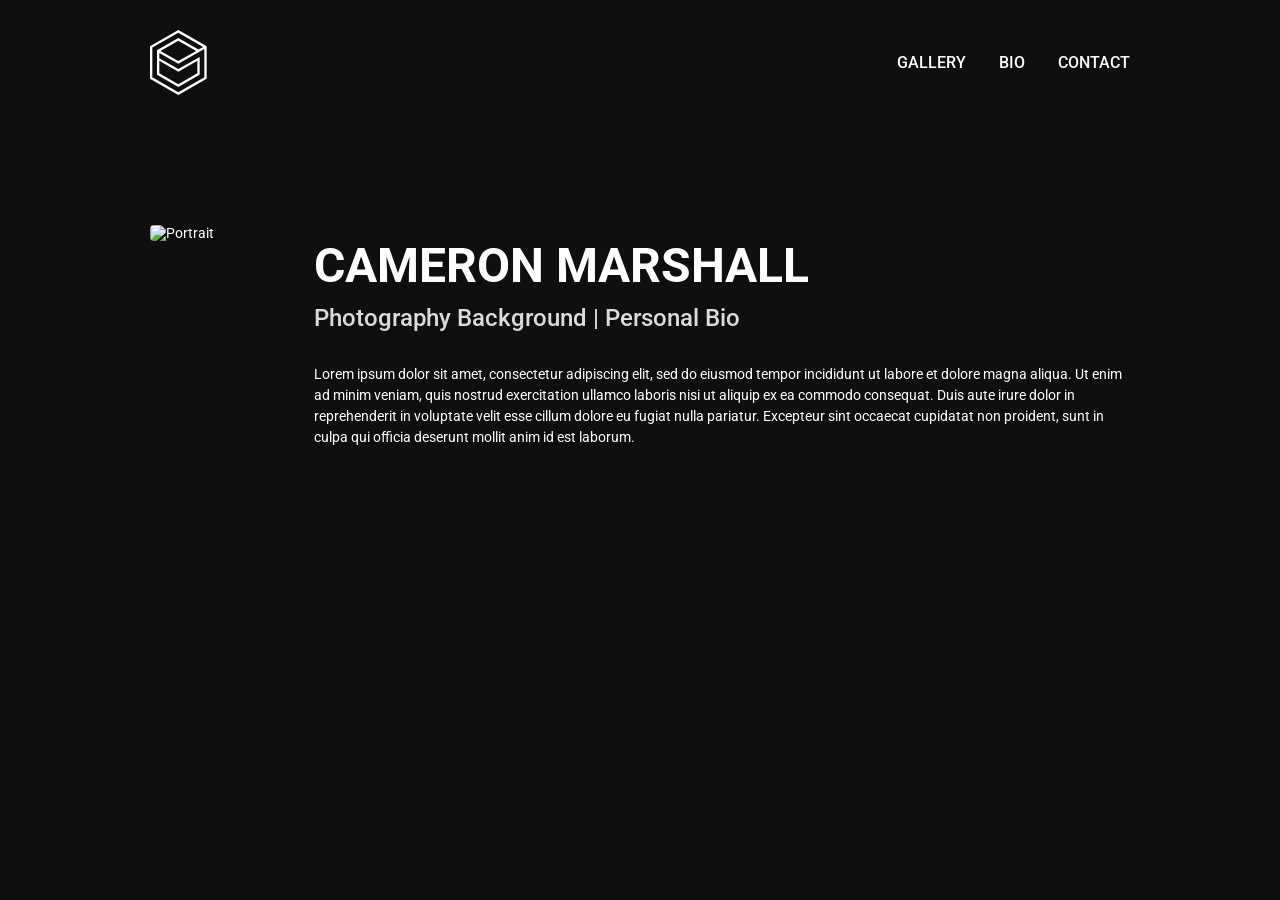
==== about.html @ 7d673673 "Adjustments fixed the code" ====
<!doctype html>
<html lang="en">
<head>
  <meta charset="utf-8" />
  <meta name="viewport" content="width=device-width,initial-scale=1" />
  <title>About — Cameron Marshall</title>
  <link rel="icon" type="image/png" href="GFX/FAVICON/logo-16x16.png" />
  <link rel="icon" type="image/png" href="GFX/FAVICON/logo-32x32.png" />
  <link rel="icon" type="image/png" href="GFX/FAVICON/logo-96x96.png" />
  <link href="https://fonts.googleapis.com/css2?family=Roboto:wght@400;500;900&display=swap" rel="stylesheet">
  <link rel="stylesheet" href="style.css" />
</head>
<body>
  <header class="nav">
    <img src="GFX/LOGO/Logo-main.svg" alt="Cameron Marshall Logo" class="logo-img">
    <nav class="nav-links">
      <a href="index.html">Gallery</a>
      <a href="about.html">Bio</a>
      <a href="mailto:cammarshxll@gmail.com">Contact</a>
    </nav>
    <button class="hamburger" id="hamburger" aria-label="Open menu">☰</button>
  </header>

  <div class="menu-overlay" id="menuOverlay" hidden>
    <div class="menu-backdrop"></div>
    <nav class="menu-nav">
      <a href="index.html">Gallery</a>
      <a href="about.html">Bio</a>
      <a href="mailto:cammarshxll@gmail.com">Contact</a>
      <button class="menu-close" aria-label="Close menu">×</button>
    </nav>
  </div>

  <section class="about">
    <img src="GFX/BIO/Cameron-Marshall-Bio.jpeg" alt="Portrait" />
    <div>
      <h1>CAMERON MARSHALL</h1>
      <h2>Photography Background | Personal Bio</h2>
      <p>Lorem ipsum dolor sit amet, consectetur adipiscing elit, sed do eiusmod tempor incididunt ut labore et dolore magna aliqua. Ut enim ad minim veniam, quis nostrud exercitation ullamco laboris nisi ut aliquip ex ea commodo consequat. Duis aute irure dolor in reprehenderit in voluptate velit esse cillum dolore eu fugiat nulla pariatur. Excepteur sint occaecat cupidatat non proident, sunt in culpa qui officia deserunt mollit anim id est laborum.</p>
    </div>
  </section>

  <script src="script.js"></script>
</body>
</html>
---- style.css ----
:root{
  --bg:#0F0F0F;
  --fg:#FFFFFF;
  --gap:15px;
  --side:150px;
}
*{box-sizing:border-box;margin:0;padding:0}
html,body{height:100%;background:var(--bg);color:var(--fg);font-family:'Roboto',sans-serif}
body{font-size:14px;font-weight:400}

/* Nav */
.nav{position:sticky;top:0;z-index:50;display:flex;justify-content:space-between;align-items:center;padding:30px var(--side);background:var(--bg)}
.logo-img{height:65px;width:auto;display:block}
.nav-links a{color:var(--fg);text-decoration:none;margin-left:30px;font-weight:500;font-size:12pt;text-transform:uppercase}
.hamburger{display:none;background:none;border:none;color:#fff;font-size:30px;cursor:pointer}

/* Overlay menu */
.menu-overlay{position:fixed;inset:0;z-index:100;display:grid;place-items:center}
.menu-overlay[hidden]{display:none}
.menu-backdrop{position:absolute;inset:0;background:rgba(0,0,0,.8);backdrop-filter:blur(15px)}
.menu-nav{position:relative;z-index:2;text-align:center}
.menu-nav a{display:block;color:#fff;text-decoration:none;font-size:14pt;margin:30px 0}
.menu-close{background:none;border:none;color:#fff;font-size:30px;cursor:pointer;margin-top:40px}

/* Type */
h1{font:700 48px 'Roboto',sans-serif}
h2{font:500 24px 'Roboto',sans-serif}

/* Masonry grid */
.grid{column-count:3;column-gap:var(--gap);column-fill:balanced;padding:0 var(--side) 30px}
.grid img{width:100%;margin-bottom:var(--gap);border-radius:3px;cursor:pointer;break-inside:avoid;transition:transform .1s ease,opacity .1s ease}
.grid img:hover{transform:scale(.99)}
@media(max-width:1200px){.grid{column-count:2}}
@media(max-width:900px){.grid{column-count:2;padding:0 var(--side) 80px}}
@media(max-width:600px){.grid{column-count:1}}

/* About */
.about{display:grid;grid-template-columns:auto 1fr;gap:100px;padding:100px var(--side);align-items:start}
.about img{width:100%;max-width:300px;height:auto;border-radius:4px;display:block}
.about h1{font:700 48px/1.1 'Roboto',sans-serif;margin:15px 0 10px 0}
.about h2{font:500 24px/1.3 'Roboto',sans-serif;margin:0 0 30px 0;opacity:.85}
.about p{margin:0;line-height:1.5;font-size:14px}
@media(max-width:900px){
  .about{grid-template-columns:1fr;gap:30px;padding:0 30px 15px}
  .about img{max-width:100%}
  .about h1{margin:0 0 10px 0}
}

/* Modal */
.modal{position:fixed;inset:0;display:grid;place-items:center}
.modal[hidden]{display:none}
.modal-backdrop{position:absolute;inset:0;background:rgba(0,0,0,.8);backdrop-filter:blur(15px)}
.modal-figure{position:relative;z-index:2;display:flex;flex-direction:column;align-items:center;max-width:90vw}
#modal-img{max-width:90vw;max-height:calc(100vh - 180px);width:auto;height:auto;display:block;border-radius:3px;transition:opacity .25s ease,transform .35s cubic-bezier(.4,0,.2,1)}
.caption-bar{width:100%;margin-top:15px;display:flex;justify-content:center;color:var(--fg);font-size:12pt}
.close,.arrow{position:absolute;z-index:3;color:#fff;background:none;border:none;cursor:pointer}
.close{top:15px;right:30px;font-size:30px;line-height:1}
.arrow{font-size:30px;top:50%;transform:translateY(-50%)}
.arrow.left{left:calc(var(--side)*-.2)}
.arrow.right{right:calc(var(--side)*-.2)}
.arrow:hover{color:#BDBDBD}
body.modal-open .nav{display:none}

/* Mobile */
@media(max-width:900px){
  .nav{padding:30px 30px}
  .nav-links{display:none}
  .hamburger{display:block}
  .logo-img{height:55px}
  .grid{padding:0 30px 10px}
  .menu-nav a{font-size:22pt;text-transform:uppercase;letter-spacing:.5px;margin:25px 0;font-weight:700}
  .menu-close{position:fixed;top:15px;right:30px;margin-top:0}
  .close{position:fixed;top:15px;right:30px;font-size:30px;line-height:1}
  .arrow.left,.arrow.right{display:none}
  .grid img:hover{transform:none}
}
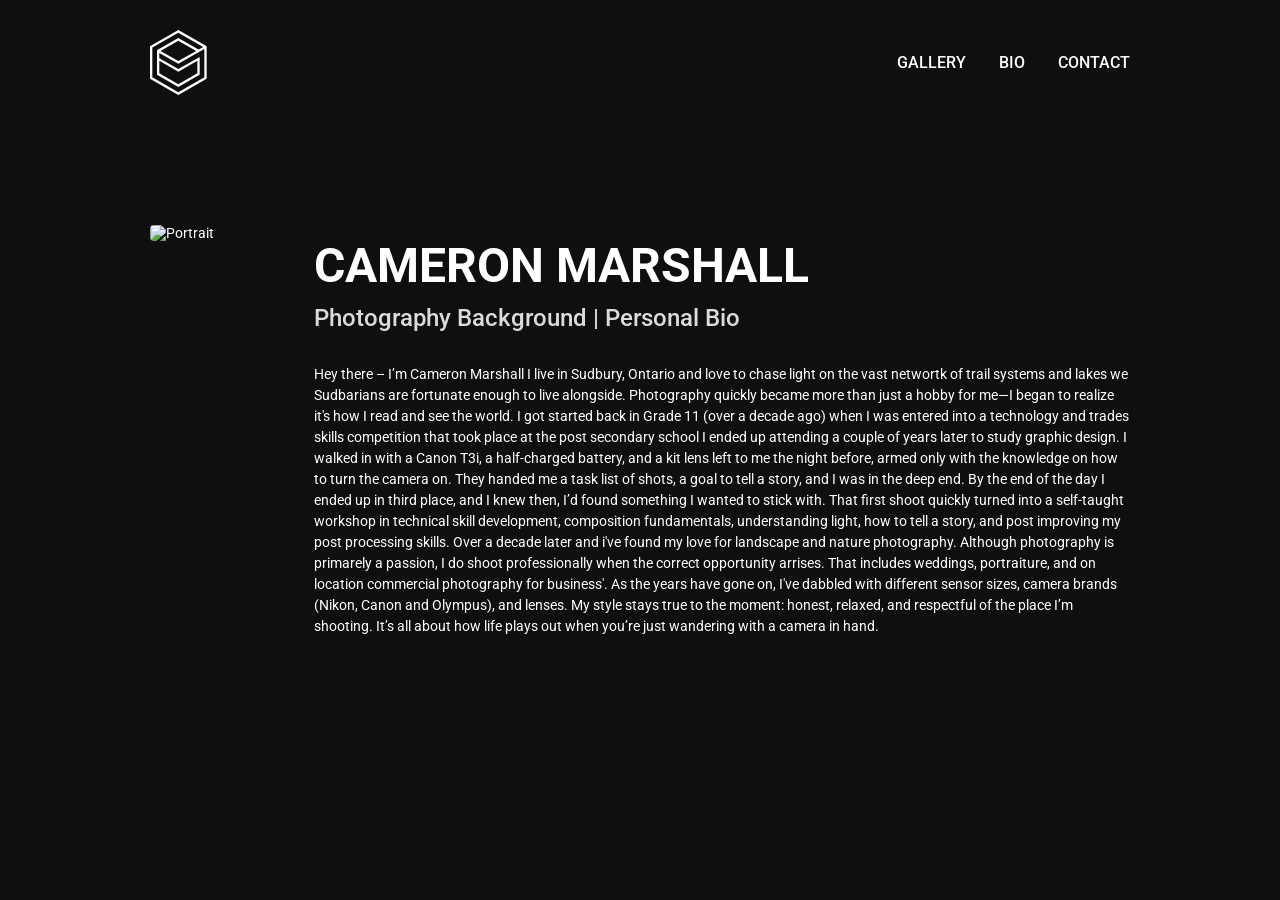
==== commit 8685e2be: "Update about.html" ====
--- a/about.html
+++ b/about.html
@@ -1,5 +1,6 @@
 <!doctype html>
 <html lang="en">
+
 <head>
   <meta charset="utf-8" />
   <meta name="viewport" content="width=device-width,initial-scale=1" />
@@ -10,6 +11,7 @@
   <link href="https://fonts.googleapis.com/css2?family=Roboto:wght@400;500;900&display=swap" rel="stylesheet">
   <link rel="stylesheet" href="style.css" />
 </head>
+
 <body>
   <header class="nav">
     <img src="GFX/LOGO/Logo-main.svg" alt="Cameron Marshall Logo" class="logo-img">
@@ -36,10 +38,32 @@
     <div>
       <h1>CAMERON MARSHALL</h1>
       <h2>Photography Background | Personal Bio</h2>
-      <p>Lorem ipsum dolor sit amet, consectetur adipiscing elit, sed do eiusmod tempor incididunt ut labore et dolore magna aliqua. Ut enim ad minim veniam, quis nostrud exercitation ullamco laboris nisi ut aliquip ex ea commodo consequat. Duis aute irure dolor in reprehenderit in voluptate velit esse cillum dolore eu fugiat nulla pariatur. Excepteur sint occaecat cupidatat non proident, sunt in culpa qui officia deserunt mollit anim id est laborum.</p>
+      <p>Hey there – I’m Cameron Marshall
+
+        I live in Sudbury, Ontario and love to chase light on the vast networtk of trail systems and lakes we Sudbarians
+        are fortunate enough to live alongside. Photography quickly became more than just a hobby for me—I began to
+        realize it's how I read and see the world.
+
+        I got started back in Grade 11 (over a decade ago) when I was entered into a technology and trades skills
+        competition that took place at the post secondary school I ended up attending a couple of years later to study
+        graphic design. I walked in with a Canon T3i, a half‑charged battery, and a kit lens left to me the night
+        before, armed only with the knowledge on how to turn the camera on. They handed me a task list of shots, a goal
+        to tell a story, and I was in the deep end. By the end of the day I ended up in third place, and I knew then,
+        I’d found something I wanted to stick with. That first shoot quickly turned into a self‑taught workshop in
+        technical skill development, composition fundamentals, understanding light, how to tell a story, and post
+        improving my post processing skills.
+
+        Over a decade later and i've found my love for landscape and nature photography. Although photography is
+        primarely a passion, I do shoot professionally when the correct opportunity arrises. That includes weddings,
+        portraiture, and on location commercial photography for business'. As the years have gone on, I've dabbled with
+        different sensor sizes, camera brands (Nikon, Canon and Olympus), and lenses. My style stays true to the moment:
+        honest, relaxed, and respectful of the place I’m shooting. It’s all about how life plays out when you’re just
+        wandering with a camera in hand.
+      </p>
     </div>
   </section>
 
   <script src="script.js"></script>
 </body>
-</html>
+
+</html>
--- a/style.css
+++ b/style.css
@@ -28,7 +28,7 @@
 
 /* Masonry grid */
 .grid{column-count:3;column-gap:var(--gap);column-fill:balanced;padding:0 var(--side) 30px}
-.grid img{width:100%;margin-bottom:var(--gap);border-radius:3px;cursor:pointer;break-inside:avoid;transition:transform .1s ease,opacity .1s ease}
+.grid img{width:100%;margin-bottom:var(--gap);border-radius:3px;cursor:pointer;break-inside:avoid}
 .grid img:hover{transform:scale(.99)}
 @media(max-width:1200px){.grid{column-count:2}}
 @media(max-width:900px){.grid{column-count:2;padding:0 var(--side) 80px}}
@@ -51,10 +51,10 @@
 .modal[hidden]{display:none}
 .modal-backdrop{position:absolute;inset:0;background:rgba(0,0,0,.8);backdrop-filter:blur(15px)}
 .modal-figure{position:relative;z-index:2;display:flex;flex-direction:column;align-items:center;max-width:90vw}
-#modal-img{max-width:90vw;max-height:calc(100vh - 180px);width:auto;height:auto;display:block;border-radius:3px;transition:opacity .25s ease,transform .35s cubic-bezier(.4,0,.2,1)}
+#modal-img{max-width:90vw;max-height:calc(100vh - 180px);width:auto;height:auto;display:block;border-radius:3px}
 .caption-bar{width:100%;margin-top:15px;display:flex;justify-content:center;color:var(--fg);font-size:12pt}
 .close,.arrow{position:absolute;z-index:3;color:#fff;background:none;border:none;cursor:pointer}
-.close{top:15px;right:30px;font-size:30px;line-height:1}
+.close{top:10px;right:15px;font-size:30px;line-height:1}
 .arrow{font-size:30px;top:50%;transform:translateY(-50%)}
 .arrow.left{left:calc(var(--side)*-.2)}
 .arrow.right{right:calc(var(--side)*-.2)}
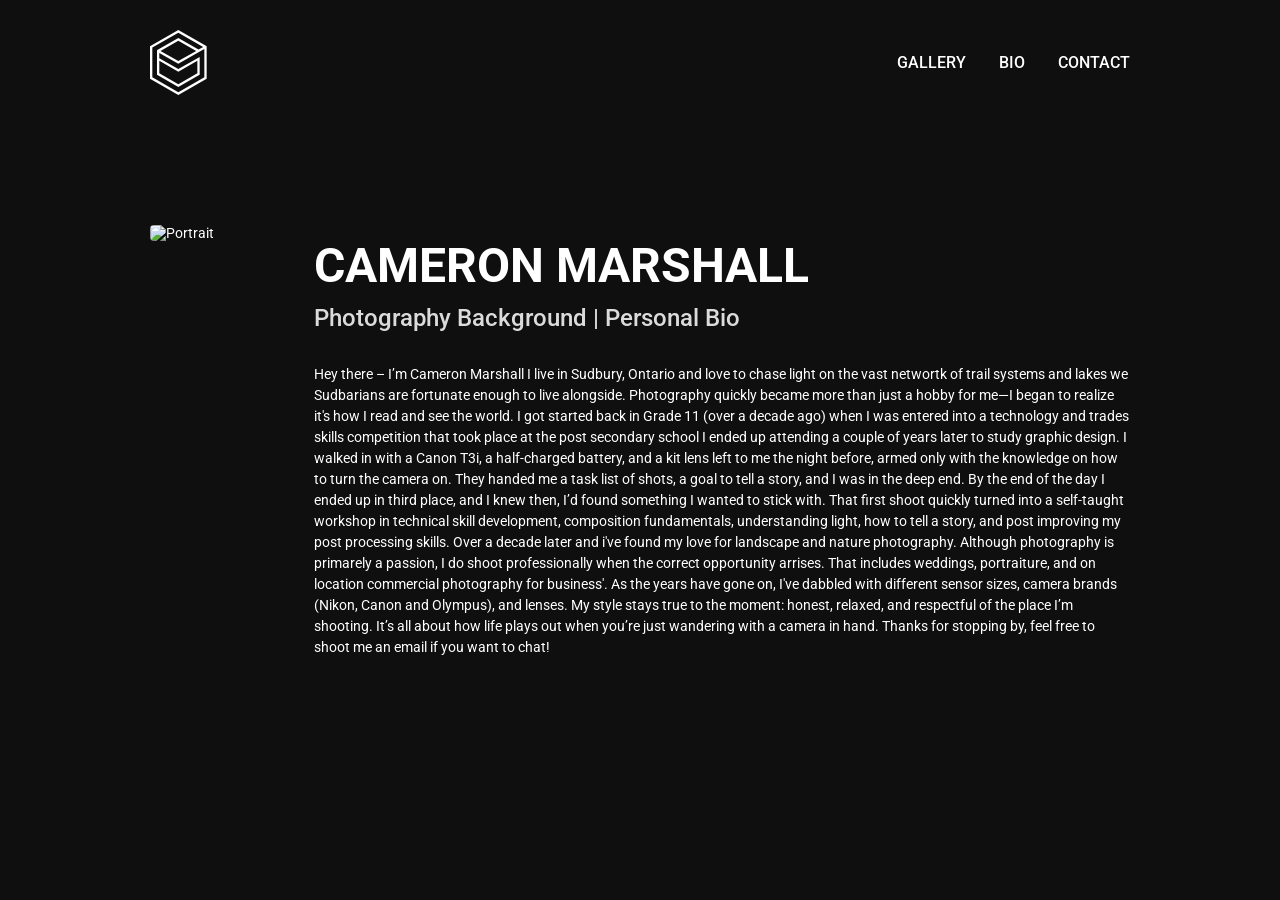
==== commit 6567ca75: "Update about.html" ====
--- a/about.html
+++ b/about.html
@@ -59,6 +59,8 @@
         different sensor sizes, camera brands (Nikon, Canon and Olympus), and lenses. My style stays true to the moment:
         honest, relaxed, and respectful of the place I’m shooting. It’s all about how life plays out when you’re just
         wandering with a camera in hand.
+
+        Thanks for stopping by, feel free to shoot me an email if you want to chat!
       </p>
     </div>
   </section>
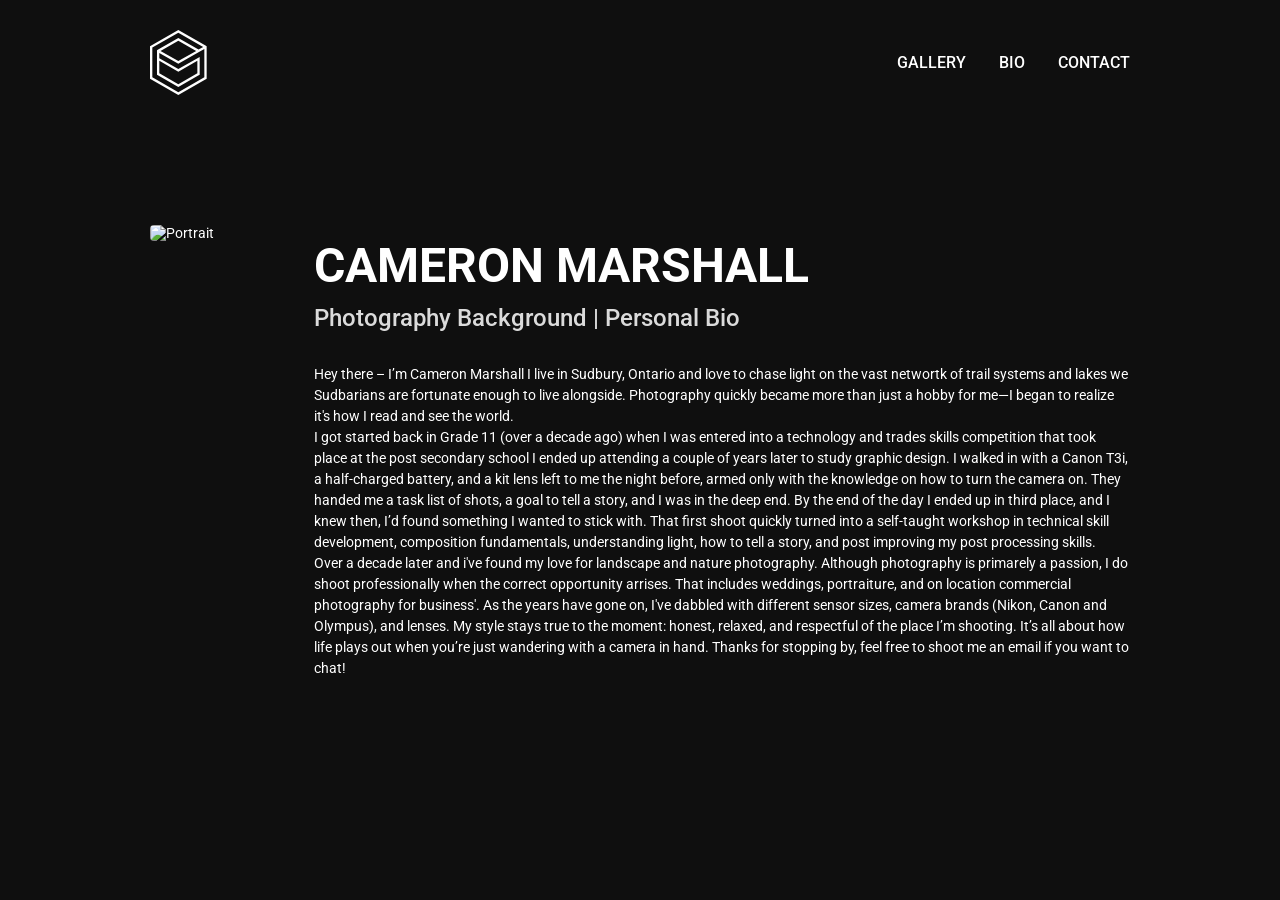
==== commit ca5a1e92: "Update about.html" ====
--- a/about.html
+++ b/about.html
@@ -43,7 +43,7 @@
         I live in Sudbury, Ontario and love to chase light on the vast networtk of trail systems and lakes we Sudbarians
         are fortunate enough to live alongside. Photography quickly became more than just a hobby for me—I began to
         realize it's how I read and see the world.
-
+        <br>
         I got started back in Grade 11 (over a decade ago) when I was entered into a technology and trades skills
         competition that took place at the post secondary school I ended up attending a couple of years later to study
         graphic design. I walked in with a Canon T3i, a half‑charged battery, and a kit lens left to me the night
@@ -52,7 +52,7 @@
         I’d found something I wanted to stick with. That first shoot quickly turned into a self‑taught workshop in
         technical skill development, composition fundamentals, understanding light, how to tell a story, and post
         improving my post processing skills.
-
+        <br>
         Over a decade later and i've found my love for landscape and nature photography. Although photography is
         primarely a passion, I do shoot professionally when the correct opportunity arrises. That includes weddings,
         portraiture, and on location commercial photography for business'. As the years have gone on, I've dabbled with
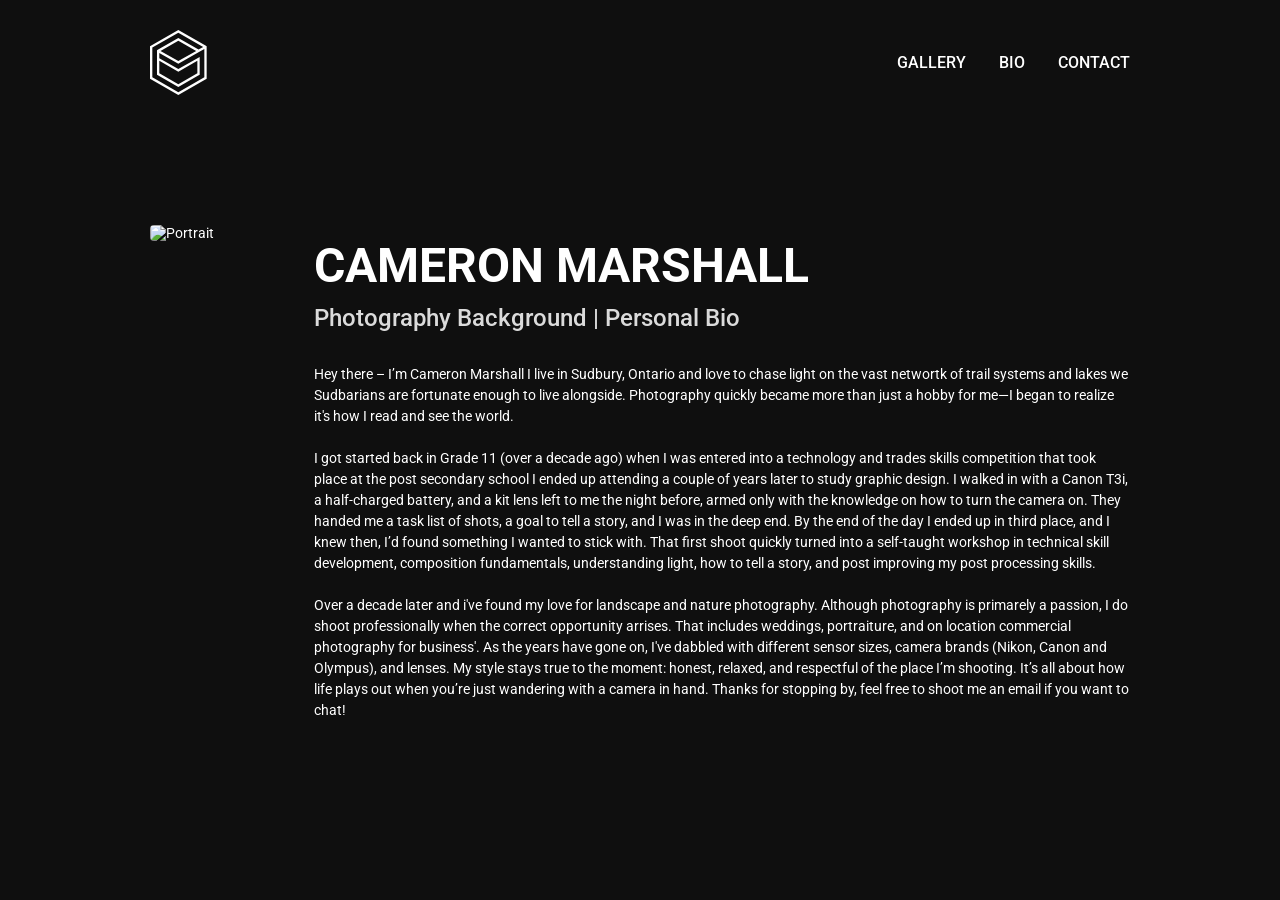
==== commit 3d25a5cb: "Update about.html" ====
--- a/about.html
+++ b/about.html
@@ -44,6 +44,7 @@
         are fortunate enough to live alongside. Photography quickly became more than just a hobby for me—I began to
         realize it's how I read and see the world.
         <br>
+        <br>
         I got started back in Grade 11 (over a decade ago) when I was entered into a technology and trades skills
         competition that took place at the post secondary school I ended up attending a couple of years later to study
         graphic design. I walked in with a Canon T3i, a half‑charged battery, and a kit lens left to me the night
@@ -52,6 +53,7 @@
         I’d found something I wanted to stick with. That first shoot quickly turned into a self‑taught workshop in
         technical skill development, composition fundamentals, understanding light, how to tell a story, and post
         improving my post processing skills.
+        <br>
         <br>
         Over a decade later and i've found my love for landscape and nature photography. Although photography is
         primarely a passion, I do shoot professionally when the correct opportunity arrises. That includes weddings,
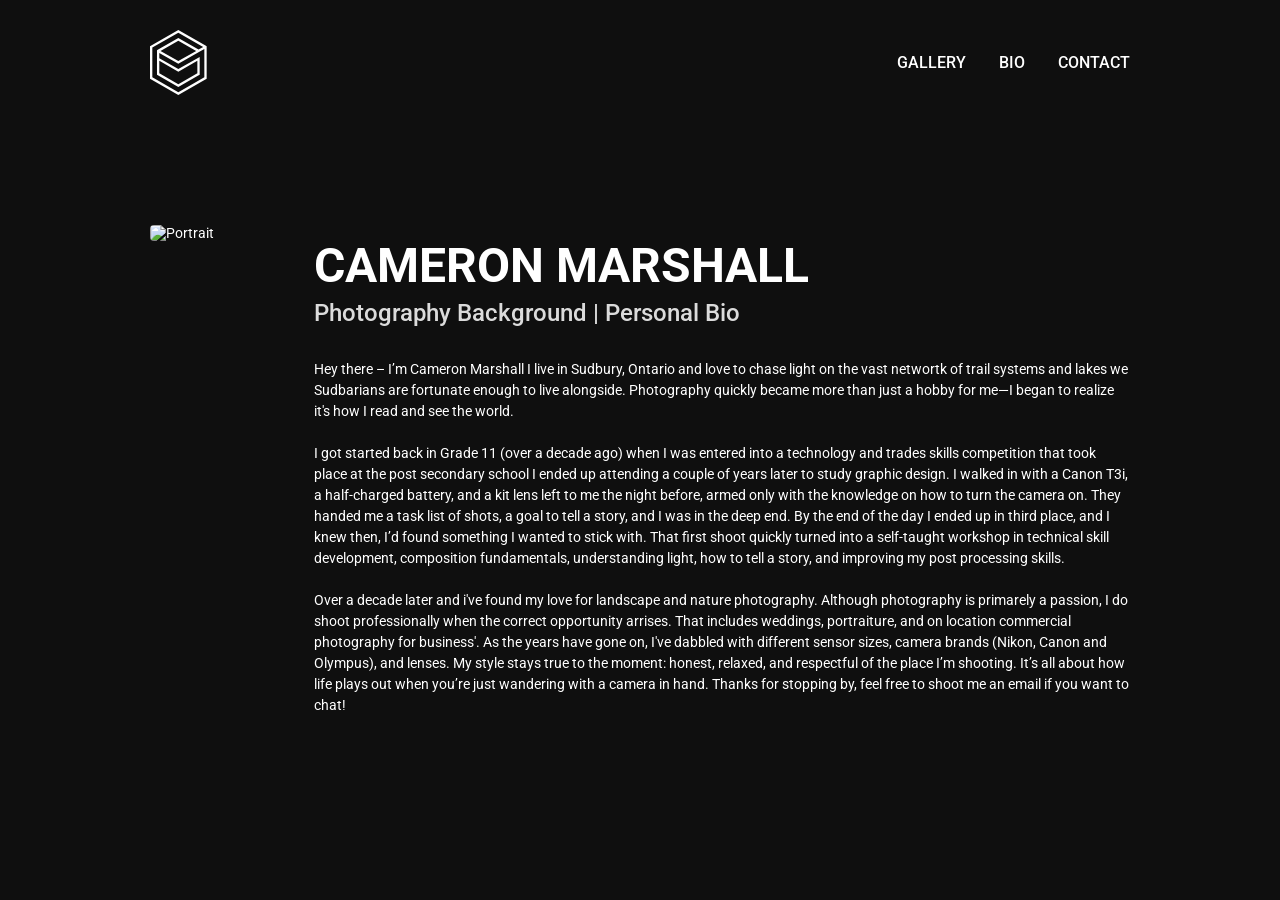
==== commit 8c5980f4: "Update about.html" ====
--- a/about.html
+++ b/about.html
@@ -51,7 +51,7 @@
         before, armed only with the knowledge on how to turn the camera on. They handed me a task list of shots, a goal
         to tell a story, and I was in the deep end. By the end of the day I ended up in third place, and I knew then,
         I’d found something I wanted to stick with. That first shoot quickly turned into a self‑taught workshop in
-        technical skill development, composition fundamentals, understanding light, how to tell a story, and post
+        technical skill development, composition fundamentals, understanding light, how to tell a story, and
         improving my post processing skills.
         <br>
         <br>
--- a/style.css
+++ b/style.css
@@ -36,14 +36,14 @@
 
 /* About */
 .about{display:grid;grid-template-columns:auto 1fr;gap:100px;padding:100px var(--side);align-items:start}
-.about img{width:100%;max-width:300px;height:auto;border-radius:4px;display:block}
-.about h1{font:700 48px/1.1 'Roboto',sans-serif;margin:15px 0 10px 0}
+.about img{width:100%;max-width:360px;height:auto;border-radius:4px;display:block}
+.about h1{font:700 48px/1.1 'Roboto',sans-serif;margin:15px 0 5px 0}
 .about h2{font:500 24px/1.3 'Roboto',sans-serif;margin:0 0 30px 0;opacity:.85}
 .about p{margin:0;line-height:1.5;font-size:14px}
 @media(max-width:900px){
-  .about{grid-template-columns:1fr;gap:30px;padding:0 30px 15px}
+  .about{grid-template-columns:1fr;gap:30px;padding:0 30px 30px}
   .about img{max-width:100%}
-  .about h1{margin:0 0 10px 0}
+  .about h1{margin:0 0 5px 0}
 }
 
 /* Modal */
@@ -67,7 +67,7 @@
   .nav-links{display:none}
   .hamburger{display:block}
   .logo-img{height:55px}
-  .grid{padding:0 30px 10px}
+  .grid{padding:0 30px 15px}
   .menu-nav a{font-size:22pt;text-transform:uppercase;letter-spacing:.5px;margin:25px 0;font-weight:700}
   .menu-close{position:fixed;top:15px;right:30px;margin-top:0}
   .close{position:fixed;top:15px;right:30px;font-size:30px;line-height:1}
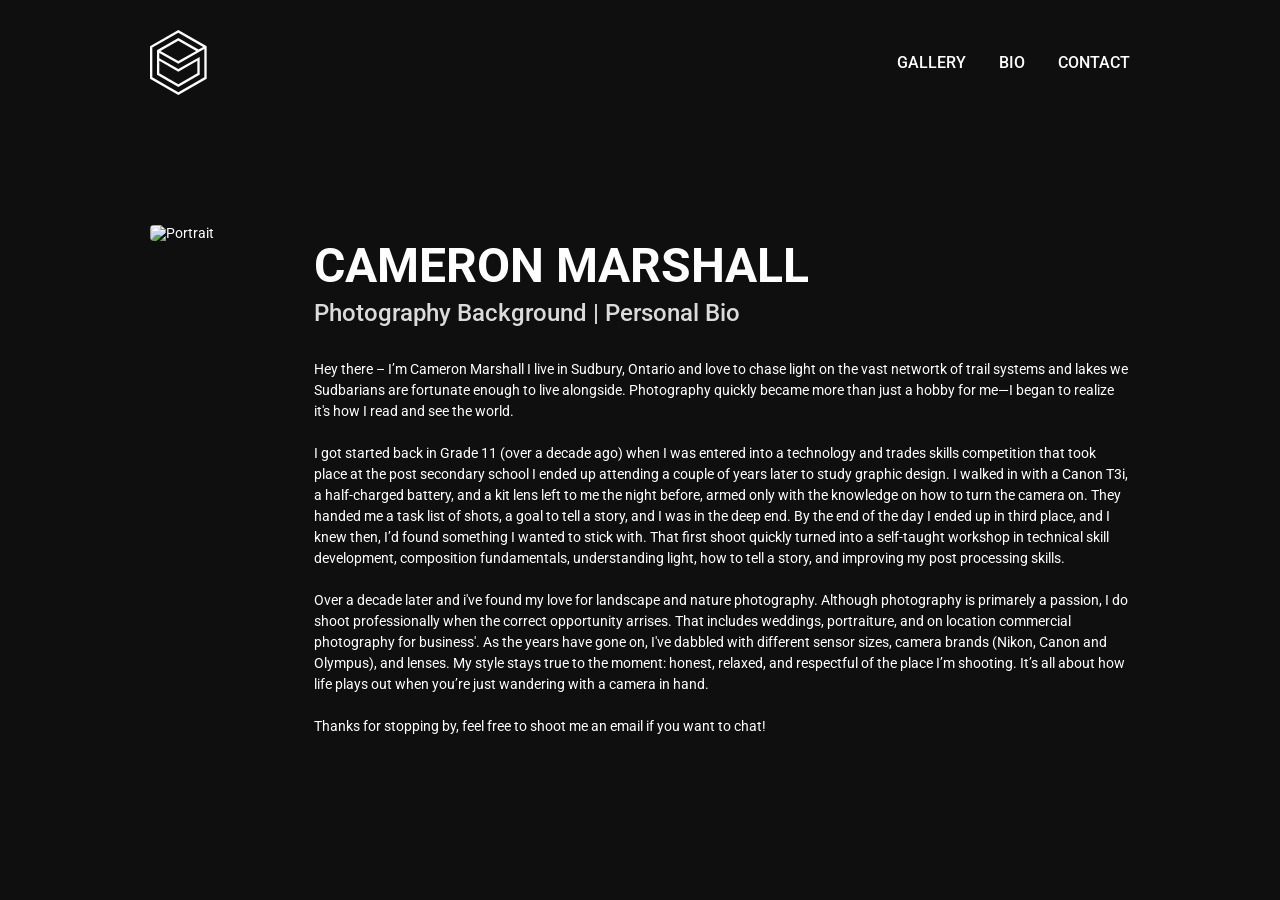
==== commit 0b6319fb: "Update about.html" ====
--- a/about.html
+++ b/about.html
@@ -61,7 +61,8 @@
         different sensor sizes, camera brands (Nikon, Canon and Olympus), and lenses. My style stays true to the moment:
         honest, relaxed, and respectful of the place I’m shooting. It’s all about how life plays out when you’re just
         wandering with a camera in hand.
-
+        <br>
+        <br>
         Thanks for stopping by, feel free to shoot me an email if you want to chat!
       </p>
     </div>
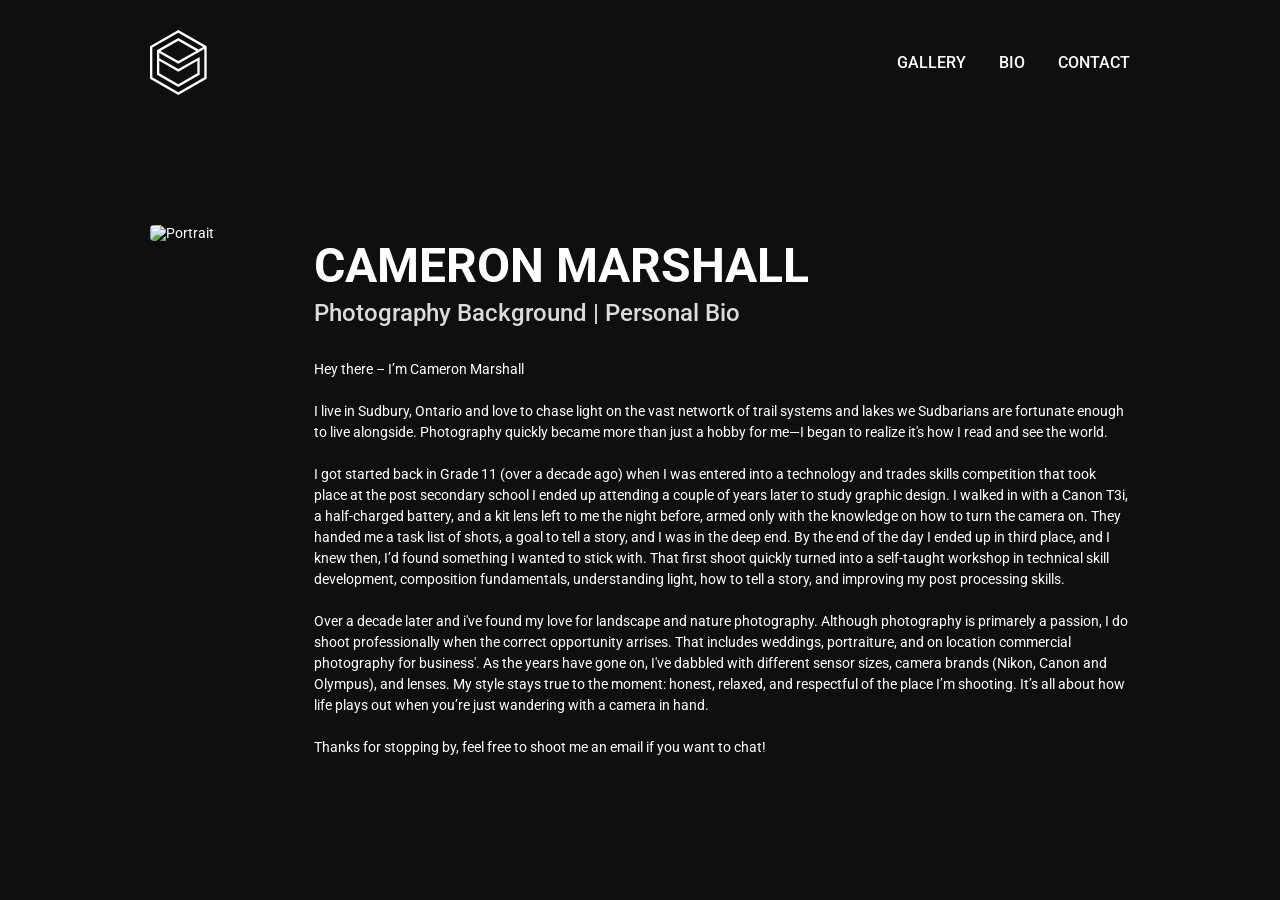
==== commit 23cd9cff: "Update about.html" ====
--- a/about.html
+++ b/about.html
@@ -39,7 +39,8 @@
       <h1>CAMERON MARSHALL</h1>
       <h2>Photography Background | Personal Bio</h2>
       <p>Hey there – I’m Cameron Marshall
-
+        <br>
+        <br>
         I live in Sudbury, Ontario and love to chase light on the vast networtk of trail systems and lakes we Sudbarians
         are fortunate enough to live alongside. Photography quickly became more than just a hobby for me—I began to
         realize it's how I read and see the world.
